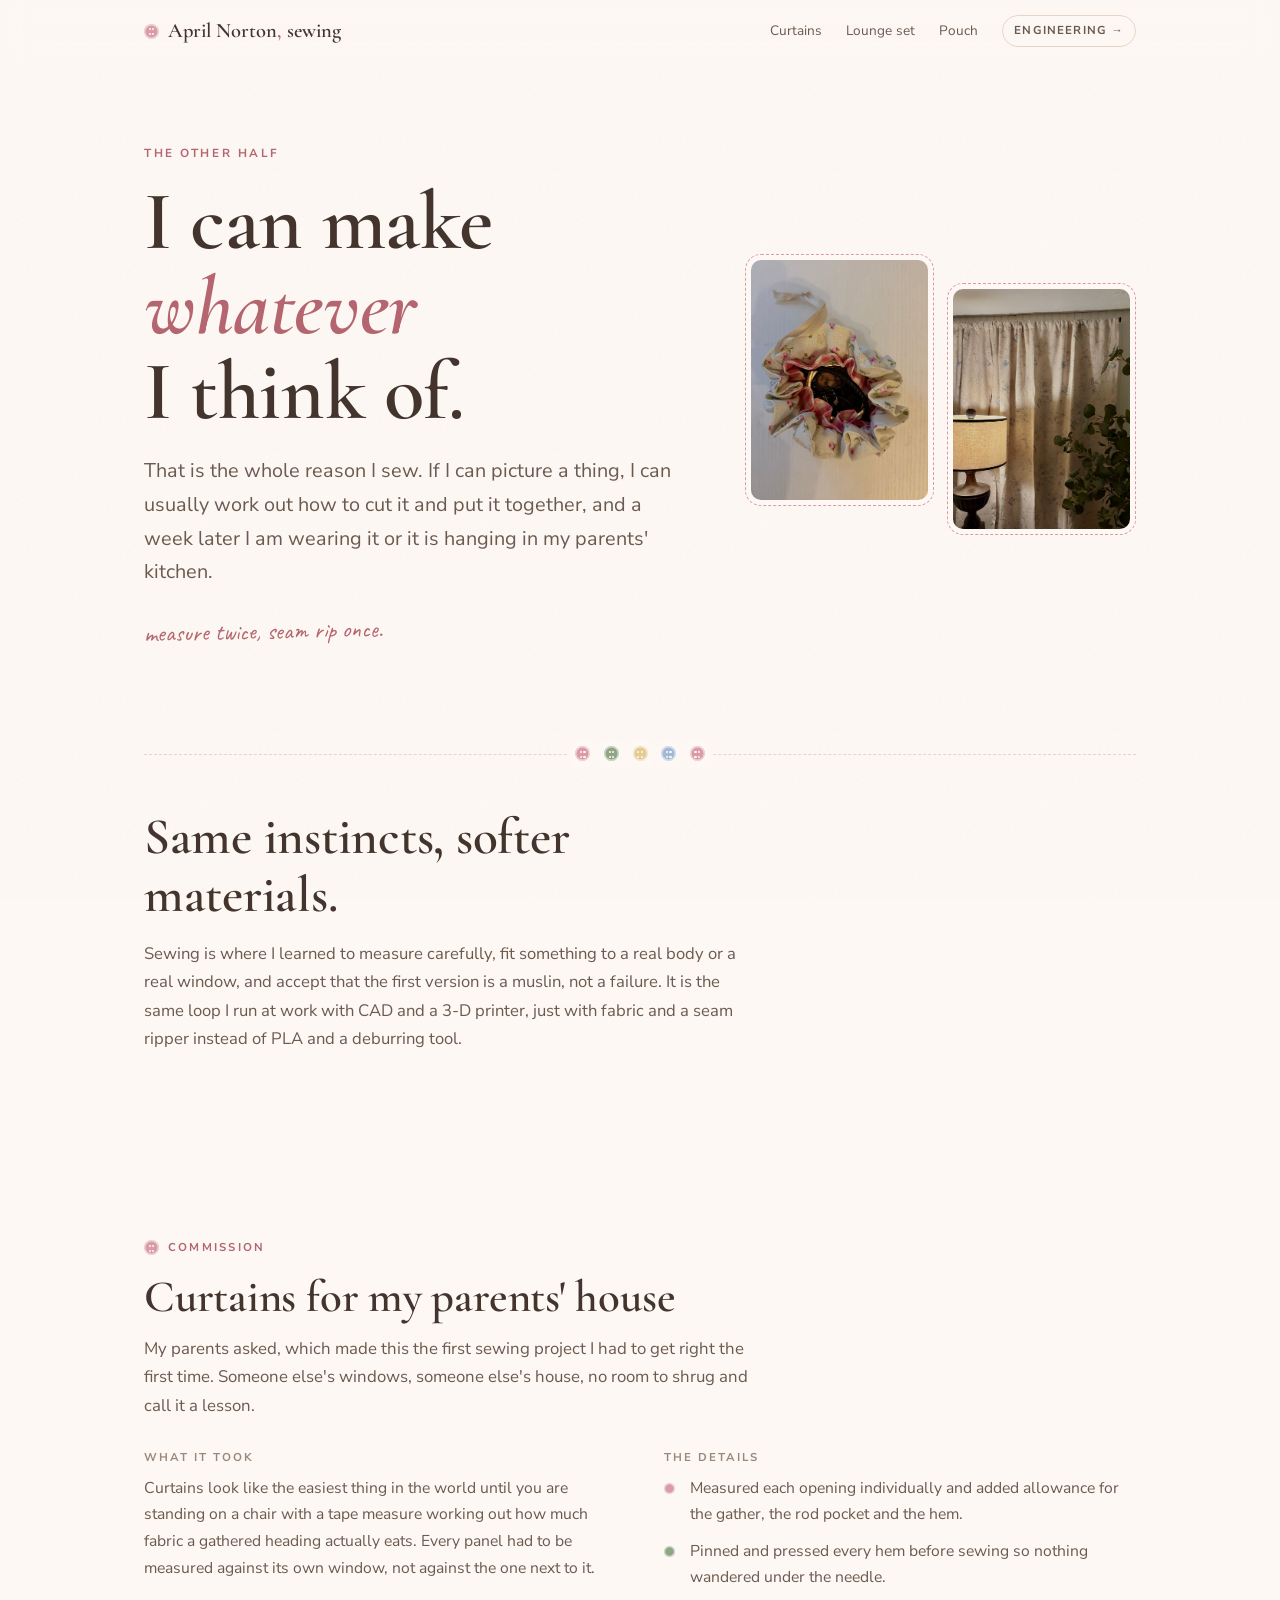
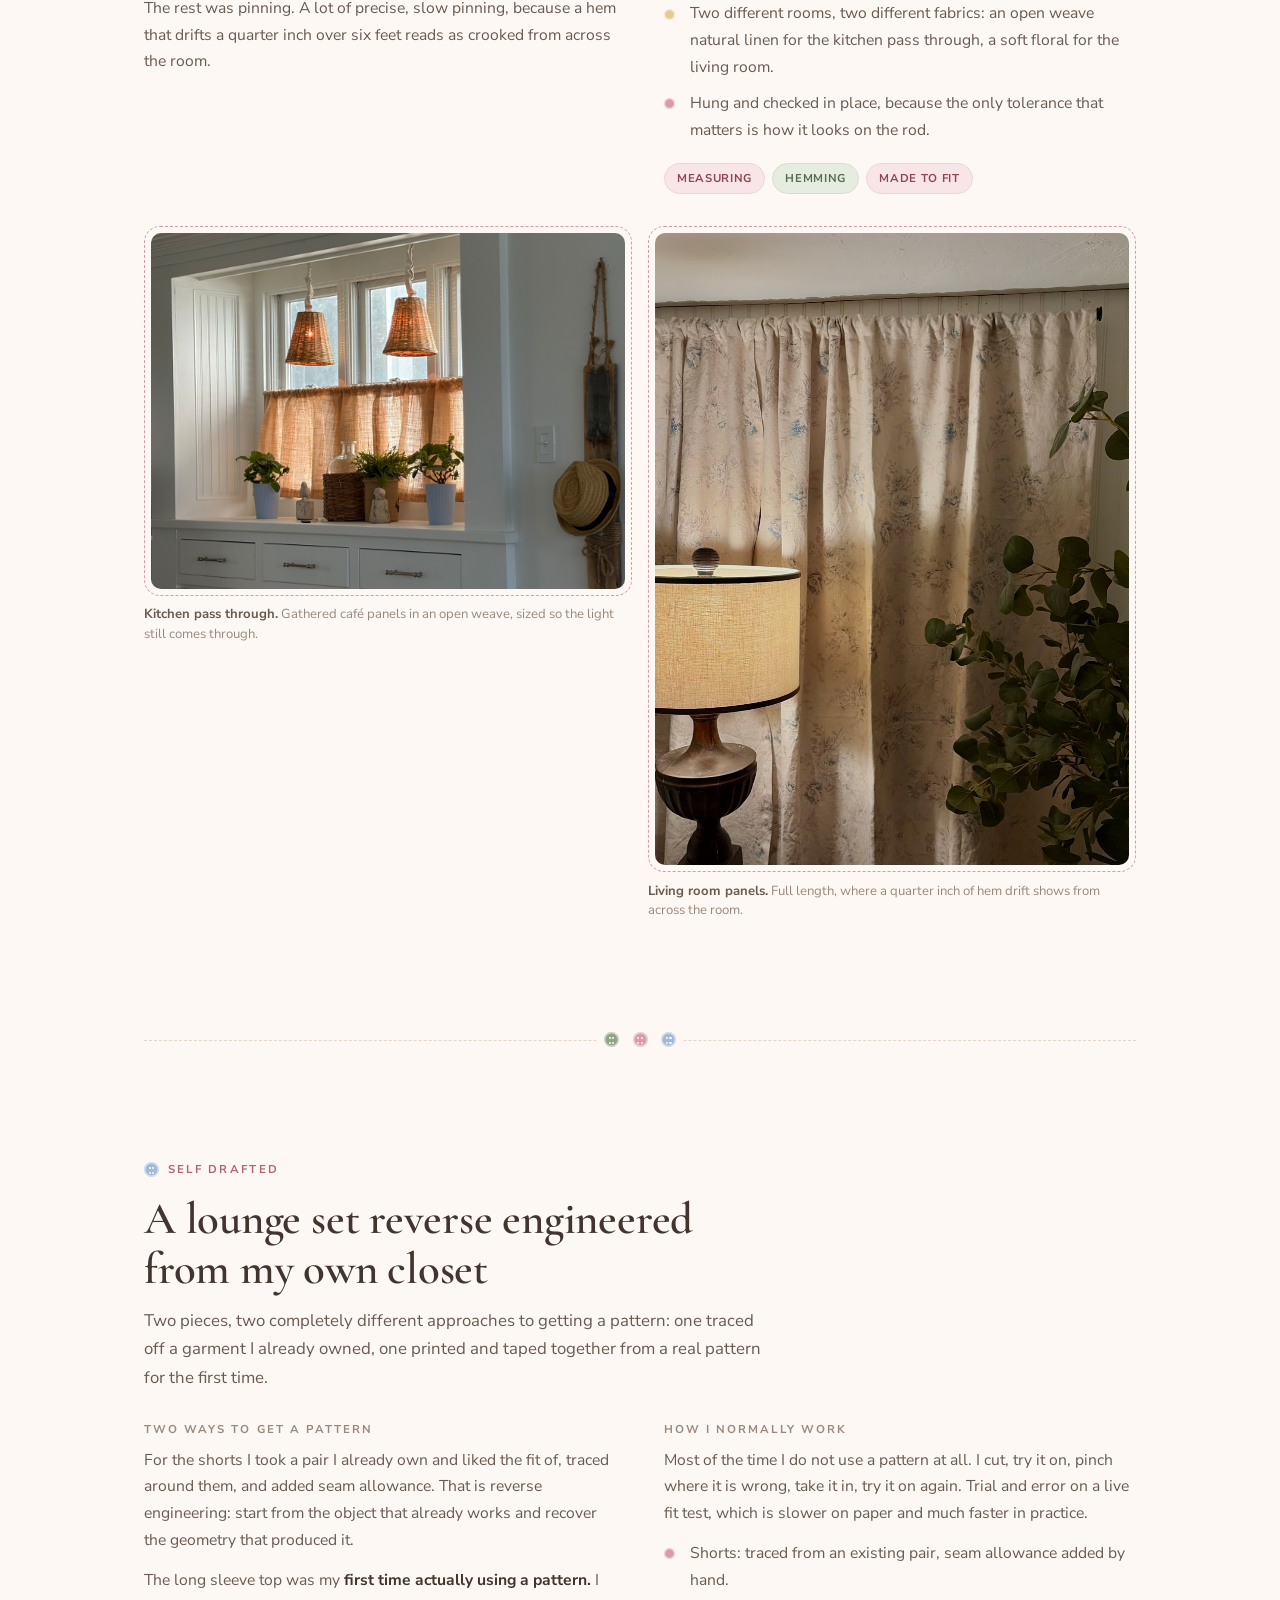
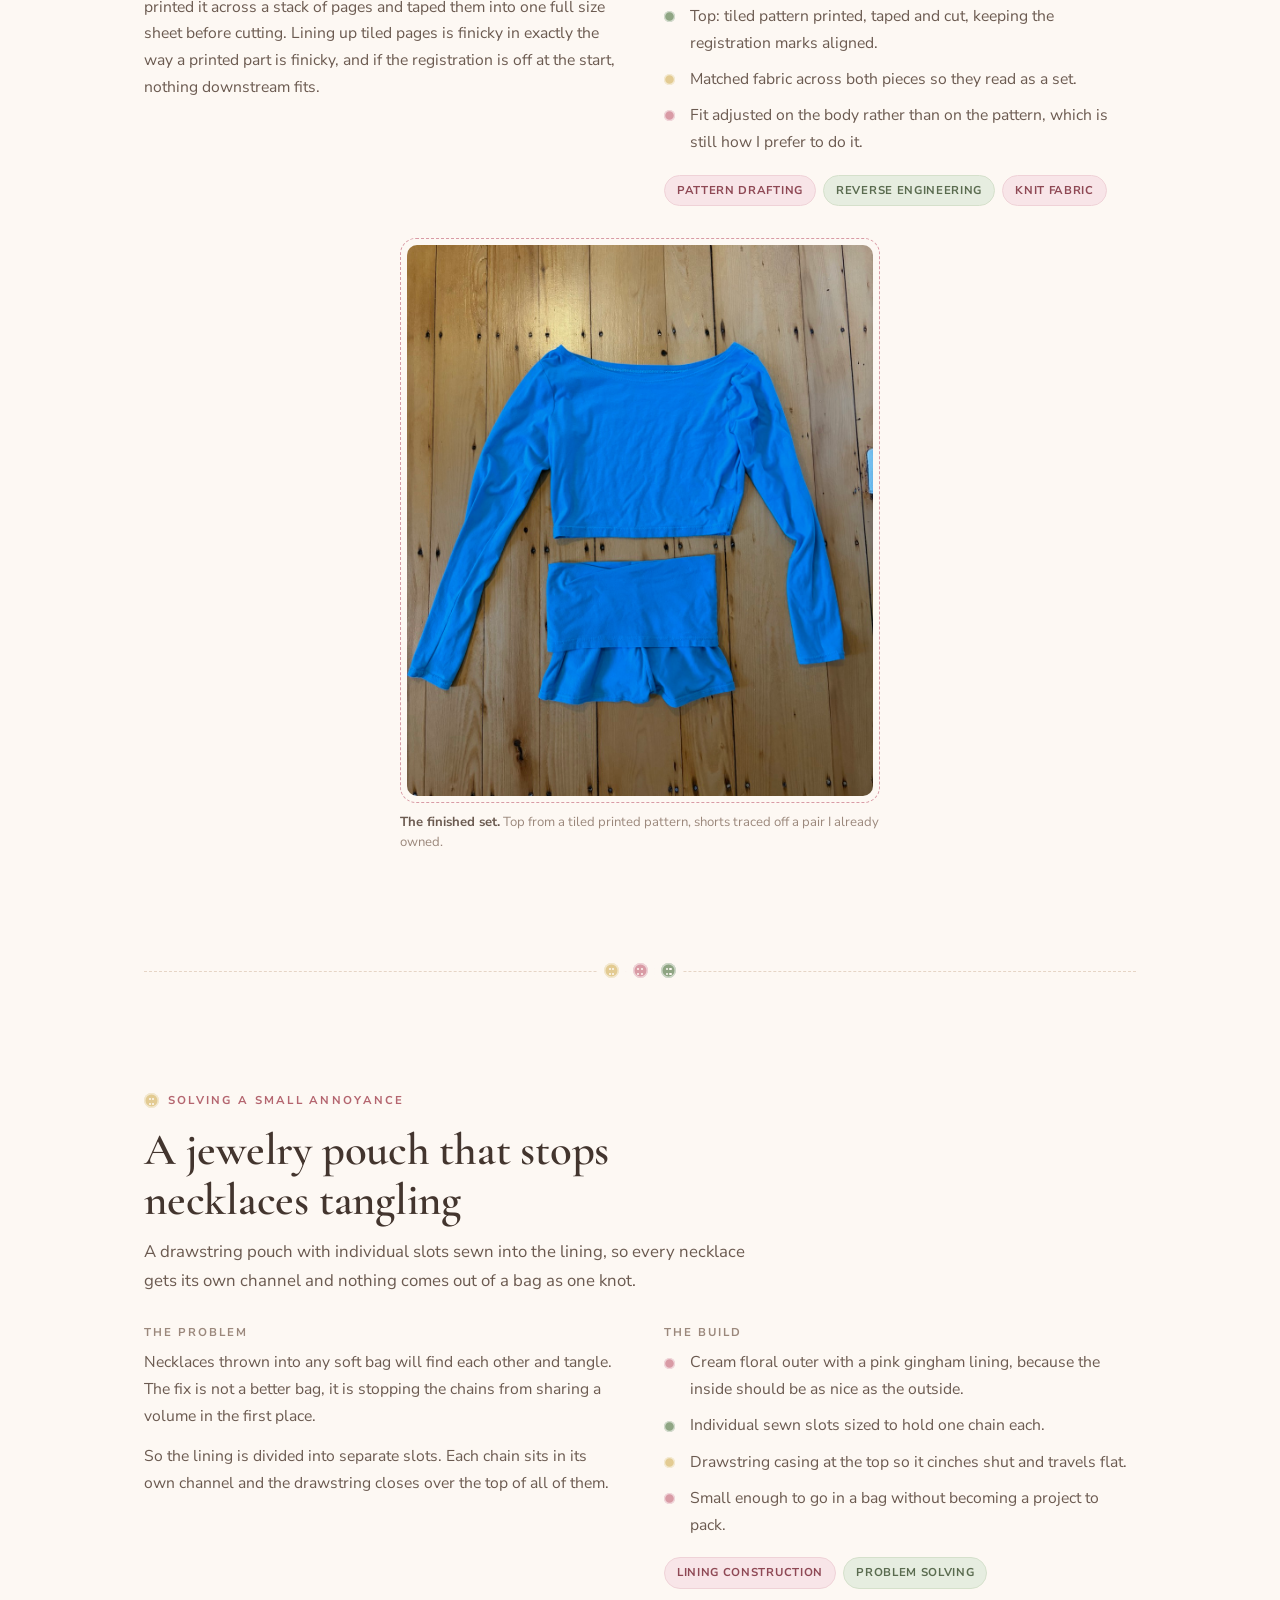
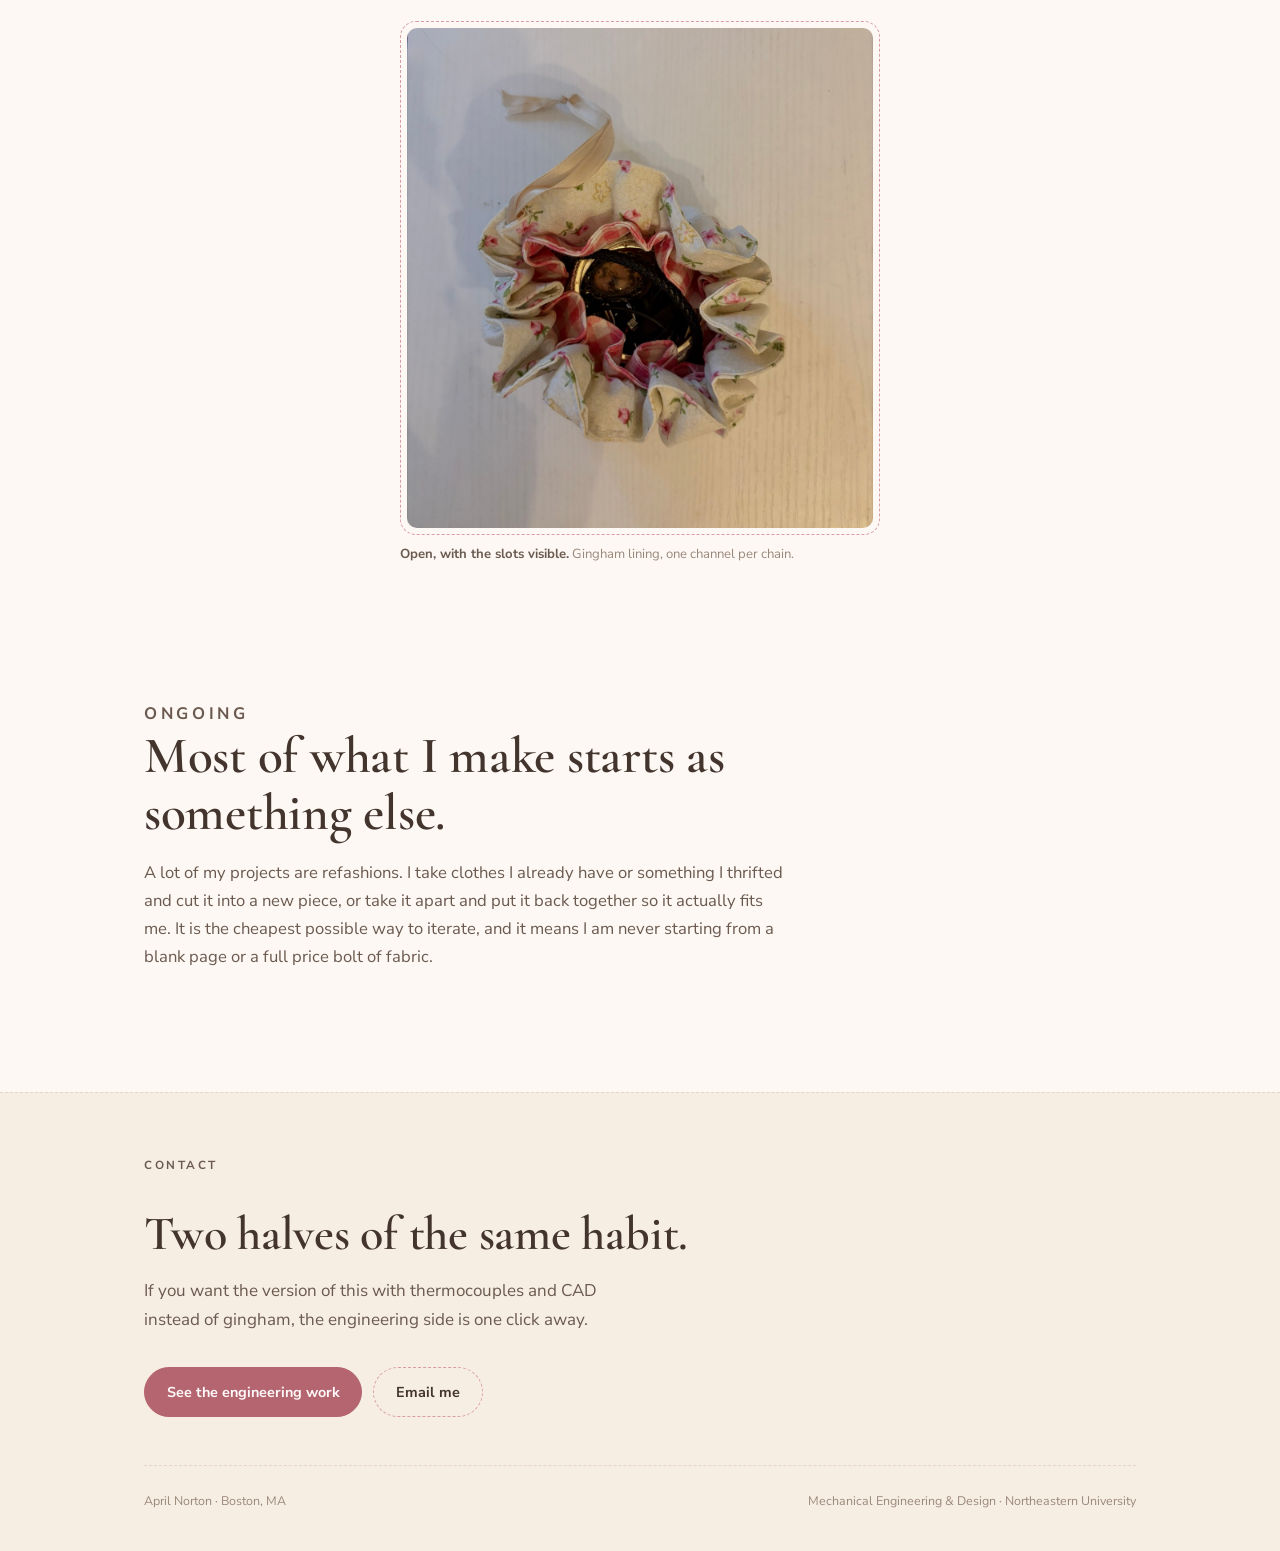
==== sewing.html @ e80c98da "Add sewing section, retheme engineering side, rework about/hero - New sewing.html + sewing.css: crea" ====
<!DOCTYPE html>
<html lang="en">
<head>
<meta charset="utf-8">
<meta name="viewport" content="width=device-width, initial-scale=1">
<title>April Norton, Sewing</title>
<meta name="description" content="Sewing and garment work by April Norton: curtains, a self-drafted lounge set, refashioned thrifted clothing, and a slotted jewelry pouch.">
<meta name="author" content="April Norton">

<meta property="og:title" content="April Norton, Sewing">
<meta property="og:description" content="Curtains, a self-drafted lounge set, and small made things. The other half of how I design.">
<meta property="og:type" content="website">
<meta property="og:image" content="images/sew-jewelry-pouch.jpg">

<link rel="preconnect" href="https://fonts.googleapis.com">
<link rel="preconnect" href="https://fonts.gstatic.com" crossorigin>
<link href="https://fonts.googleapis.com/css2?family=Cormorant+Garamond:ital,wght@0,400;0,600;0,700;1,400;1,600&family=Nunito+Sans:wght@400;600;700&family=Caveat:wght@500;600&display=swap" rel="stylesheet">
<link rel="stylesheet" href="sewing.css">
<script>
  document.documentElement.className += ' js';
  setTimeout(function () {
    document.querySelectorAll('.rv:not(.in)').forEach(function (n) { n.classList.add('in'); });
  }, 2500);
</script>
<link rel="icon" href="data:image/svg+xml,%3Csvg xmlns='http://www.w3.org/2000/svg' viewBox='0 0 100 100'%3E%3Crect width='100' height='100' rx='30' fill='%23B4656F'/%3E%3Ccircle cx='50' cy='50' r='26' fill='none' stroke='%23FDF8F3' stroke-width='5'/%3E%3Ccircle cx='41' cy='41' r='5' fill='%23FDF8F3'/%3E%3Ccircle cx='59' cy='41' r='5' fill='%23FDF8F3'/%3E%3Ccircle cx='41' cy='59' r='5' fill='%23FDF8F3'/%3E%3Ccircle cx='59' cy='59' r='5' fill='%23FDF8F3'/%3E%3C/svg%3E">
</head>
<body>

<a class="skip" href="#main">Skip to content</a>

<nav class="nav" id="nav">
  <div class="nav-in">
    <a class="brand" href="index.html"><span class="btn-dot"></span>April Norton<span>,</span>&#160;sewing</a>
    <div class="nav-links">
      <a href="#curtains">Curtains</a>
      <a href="#lounge">Lounge set</a>
      <a href="#pouch">Pouch</a>
      <a class="cross" href="index.html">Engineering &#8594;</a>
    </div>
  </div>
</nav>

<main id="main">

<!-- ============ HERO ============ -->
<header class="hero" id="top">
  <div class="wrap">
    <div class="hero-grid">
      <div>
        <p class="eyebrow">The other half</p>
        <h1>I can make<br><em>whatever</em><br>I think of.</h1>
        <p class="hero-lede">
          That is the whole reason I sew. If I can picture a thing, I can usually work out
          how to cut it and put it together, and a week later I am wearing it or it is
          hanging in my parents' kitchen.
        </p>
        <p class="hero-note">measure twice, seam rip once.</p>
      </div>

      <div class="hero-collage">
        <figure class="a"><img src="images/sew-jewelry-pouch.jpg" alt="A drawstring jewelry pouch in cream floral cotton with a pink gingham lining, open to show jewelry inside." loading="lazy"></figure>
        <figure class="b"><img src="images/sew-curtains-floral.jpg" alt="Floor length floral curtains hanging beside a lamp and a eucalyptus branch." loading="lazy"></figure>
      </div>
    </div>
  </div>
</header>

<div class="wrap">
  <div class="buttons-rule" aria-hidden="true">
    <span class="btn-dot"></span>
    <span class="btn-dot sage"></span>
    <span class="btn-dot butter"></span>
    <span class="btn-dot corn"></span>
    <span class="btn-dot"></span>
  </div>
</div>

<!-- ============ INTRO ============ -->
<section class="section" style="padding-top:0">
  <div class="wrap">
    <div class="section-head rv">
      <h2>Same instincts, softer materials.</h2>
      <p>
        Sewing is where I learned to measure carefully, fit something to a real body or a real
        window, and accept that the first version is a muslin, not a failure. It is the same
        loop I run at work with CAD and a 3-D printer, just with fabric and a seam ripper
        instead of PLA and a deburring tool.
      </p>
    </div>
  </div>
</section>

<!-- ============ CURTAINS ============ -->
<article class="project" id="curtains">
  <div class="wrap">
    <div class="p-head rv">
      <div class="p-kicker">
        <span class="btn-dot"></span>
        <span class="label">Commission</span>
      </div>
      <h2 class="p-title">Curtains for my parents' house</h2>
      <p class="p-sub">
        My parents asked, which made this the first sewing project I had to get right the
        first time. Someone else's windows, someone else's house, no room to shrug and call
        it a lesson.
      </p>
    </div>

    <div class="p-body rv">
      <div class="block">
        <h4>What it took</h4>
        <p>
          Curtains look like the easiest thing in the world until you are standing on a chair
          with a tape measure working out how much fabric a gathered heading actually eats.
          Every panel had to be measured against its own window, not against the one next to it.
        </p>
        <p>
          The rest was pinning. A lot of precise, slow pinning, because a hem that drifts a
          quarter inch over six feet reads as crooked from across the room.
        </p>
      </div>
      <div class="block">
        <h4>The details</h4>
        <ul>
          <li>Measured each opening individually and added allowance for the gather, the rod pocket and the hem.</li>
          <li>Pinned and pressed every hem before sewing so nothing wandered under the needle.</li>
          <li>Two different rooms, two different fabrics: an open weave natural linen for the kitchen pass through, a soft floral for the living room.</li>
          <li>Hung and checked in place, because the only tolerance that matters is how it looks on the rod.</li>
        </ul>
        <div class="tags">
          <span class="tag">Measuring</span>
          <span class="tag sage">Hemming</span>
          <span class="tag">Made to fit</span>
        </div>
      </div>
    </div>

    <div class="gal gal-2 rv">
      <figure class="shot">
        <button data-full="images/sew-curtains-cafe.jpg" data-cap="<b>Kitchen pass through.</b> Short café panels in an open weave natural fabric, gathered onto a rod so the light still comes through.">
          <img src="images/sew-curtains-cafe.jpg" alt="Short natural linen café curtains gathered on a rod across a kitchen pass through window, with plants on the sill." loading="lazy">
        </button>
        <figcaption><b>Kitchen pass through.</b> Gathered café panels in an open weave, sized so the light still comes through.</figcaption>
      </figure>
      <figure class="shot tall">
        <button data-full="images/sew-curtains-floral.jpg" data-cap="<b>Living room panels.</b> Full length floral curtains. The hem is the tell on a project this size: a quarter inch of drift over six feet is visible from across the room.">
          <img src="images/sew-curtains-floral.jpg" alt="Full length floral curtains hanging to the floor beside a table lamp and a eucalyptus branch." loading="lazy">
        </button>
        <figcaption><b>Living room panels.</b> Full length, where a quarter inch of hem drift shows from across the room.</figcaption>
      </figure>
    </div>
  </div>
</article>

<div class="wrap">
  <div class="buttons-rule" aria-hidden="true">
    <span class="btn-dot sage"></span>
    <span class="btn-dot"></span>
    <span class="btn-dot corn"></span>
  </div>
</div>

<!-- ============ LOUNGE SET ============ -->
<article class="project" id="lounge">
  <div class="wrap">
    <div class="p-head rv">
      <div class="p-kicker">
        <span class="btn-dot corn"></span>
        <span class="label">Self drafted</span>
      </div>
      <h2 class="p-title">A lounge set reverse engineered from my own closet</h2>
      <p class="p-sub">
        Two pieces, two completely different approaches to getting a pattern: one traced off
        a garment I already owned, one printed and taped together from a real pattern for the
        first time.
      </p>
    </div>

    <div class="p-body rv">
      <div class="block">
        <h4>Two ways to get a pattern</h4>
        <p>
          For the shorts I took a pair I already own and liked the fit of, traced around them,
          and added seam allowance. That is reverse engineering: start from the object that
          already works and recover the geometry that produced it.
        </p>
        <p>
          The long sleeve top was my <strong>first time actually using a pattern.</strong> I printed
          it across a stack of pages and taped them into one full size sheet before cutting.
          Lining up tiled pages is finicky in exactly the way a printed part is finicky, and
          if the registration is off at the start, nothing downstream fits.
        </p>
      </div>
      <div class="block">
        <h4>How I normally work</h4>
        <p>
          Most of the time I do not use a pattern at all. I cut, try it on, pinch where it is
          wrong, take it in, try it on again. Trial and error on a live fit test, which is slower
          on paper and much faster in practice.
        </p>
        <ul>
          <li>Shorts: traced from an existing pair, seam allowance added by hand.</li>
          <li>Top: tiled pattern printed, taped and cut, keeping the registration marks aligned.</li>
          <li>Matched fabric across both pieces so they read as a set.</li>
          <li>Fit adjusted on the body rather than on the pattern, which is still how I prefer to do it.</li>
        </ul>
        <div class="tags">
          <span class="tag">Pattern drafting</span>
          <span class="tag sage">Reverse engineering</span>
          <span class="tag">Knit fabric</span>
        </div>
      </div>
    </div>

    <div class="gal single rv">
      <figure class="shot natural">
        <button data-full="images/sew-lounge-set.jpg" data-cap="<b>The finished set.</b> Long sleeve top from a tiled printed pattern, shorts traced from a pair I already owned. Laid flat on the floor, which is where every sewing project gets photographed.">
          <img src="images/sew-lounge-set.jpg" alt="A blue long sleeve cropped top and matching shorts laid flat on a wooden floor." loading="lazy">
        </button>
        <figcaption><b>The finished set.</b> Top from a tiled printed pattern, shorts traced off a pair I already owned.</figcaption>
      </figure>
    </div>
  </div>
</article>

<div class="wrap">
  <div class="buttons-rule" aria-hidden="true">
    <span class="btn-dot butter"></span>
    <span class="btn-dot"></span>
    <span class="btn-dot sage"></span>
  </div>
</div>

<!-- ============ POUCH ============ -->
<article class="project" id="pouch">
  <div class="wrap">
    <div class="p-head rv">
      <div class="p-kicker">
        <span class="btn-dot butter"></span>
        <span class="label">Solving a small annoyance</span>
      </div>
      <h2 class="p-title">A jewelry pouch that stops necklaces tangling</h2>
      <p class="p-sub">
        A drawstring pouch with individual slots sewn into the lining, so every necklace gets
        its own channel and nothing comes out of a bag as one knot.
      </p>
    </div>

    <div class="p-body rv">
      <div class="block">
        <h4>The problem</h4>
        <p>
          Necklaces thrown into any soft bag will find each other and tangle. The fix is not a
          better bag, it is stopping the chains from sharing a volume in the first place.
        </p>
        <p>
          So the lining is divided into separate slots. Each chain sits in its own channel and
          the drawstring closes over the top of all of them.
        </p>
      </div>
      <div class="block">
        <h4>The build</h4>
        <ul>
          <li>Cream floral outer with a pink gingham lining, because the inside should be as nice as the outside.</li>
          <li>Individual sewn slots sized to hold one chain each.</li>
          <li>Drawstring casing at the top so it cinches shut and travels flat.</li>
          <li>Small enough to go in a bag without becoming a project to pack.</li>
        </ul>
        <div class="tags">
          <span class="tag">Lining construction</span>
          <span class="tag sage">Problem solving</span>
        </div>
      </div>
    </div>

    <div class="gal single rv">
      <figure class="shot natural">
        <button data-full="images/sew-jewelry-pouch.jpg" data-cap="<b>Open, with the slots visible.</b> Cream floral outer, pink gingham lining, and individual channels so each necklace is kept apart from the others.">
          <img src="images/sew-jewelry-pouch.jpg" alt="An open drawstring pouch in cream floral fabric with pink gingham lining, jewelry visible in the slots inside." loading="lazy">
        </button>
        <figcaption><b>Open, with the slots visible.</b> Gingham lining, one channel per chain.</figcaption>
      </figure>
    </div>
  </div>
</article>

<!-- ============ CLOSING ============ -->
<section class="section" id="more">
  <div class="wrap">
    <div class="section-head rv" style="max-width:64ch">
      <p class="eyebrow">Ongoing</p>
      <h2>Most of what I make starts as something else.</h2>
      <p>
        A lot of my projects are refashions. I take clothes I already have or something I
        thrifted and cut it into a new piece, or take it apart and put it back together so it
        actually fits me. It is the cheapest possible way to iterate, and it means I am never
        starting from a blank page or a full price bolt of fabric.
      </p>
    </div>
  </div>
</section>

</main>

<!-- ============ FOOTER ============ -->
<footer class="foot" id="contact">
  <div class="wrap">
    <p class="eyebrow rv">Contact</p>
    <h2 class="rv">Two halves of the same habit.</h2>
    <p class="rv">
      If you want the version of this with thermocouples and CAD instead of gingham,
      the engineering side is one click away.
    </p>
    <div class="foot-links rv">
      <a class="btn" href="index.html">See the engineering work</a>
      <a class="btn ghost" href="mailto:norton.ap@northeastern.edu">Email me</a>
    </div>
    <div class="foot-base">
      <span>April Norton &#183; Boston, MA</span>
      <span>Mechanical Engineering &amp; Design &#183; Northeastern University</span>
    </div>
  </div>
</footer>

<!-- lightbox -->
<div class="lb" id="lb" role="dialog" aria-modal="true" aria-label="Image viewer">
  <button class="x" id="lbX" aria-label="Close">&#10005;</button>
  <button class="prev" id="lbP" aria-label="Previous image">&#8249;</button>
  <button class="next" id="lbN" aria-label="Next image">&#8250;</button>
  <img id="lbImg" alt="">
  <div class="lb-cap" id="lbCap"></div>
</div>

<script src="main.js"></script>
</body>
</html>
---- sewing.css ----
/* ============================================================
   April Norton, sewing
   The other half of the duality: warm cream, dusty rose, sage,
   gingham and stitched (dashed) edges. Rounded and soft where
   the engineering page is squared and cool.
   ============================================================ */

:root {
  --cream:      #FDF8F3;
  --cream-deep: #F7EEE3;
  --cream-warm: #F2E4D5;
  --ink:        #43352E;
  --ink-2:      #6B5A50;
  --ink-3:      #9B887C;
  --rule:       #E6D5C6;

  --rose:       #B4656F;
  --rose-soft:  #D99BA5;
  --rose-wash:  #F8E5E8;
  --sage:       #8FA583;
  --sage-wash:  #E6EDE0;
  --butter:     #E3CB92;
  --corn:       #A3B8D6;

  --maxw: 1120px;
  --gut: clamp(1.25rem, 5vw, 4rem);

  --display: "Cormorant Garamond", "Iowan Old Style", Georgia, serif;
  --sans: "Nunito Sans", -apple-system, BlinkMacSystemFont, "Segoe UI", Helvetica, Arial, sans-serif;
  --script: "Caveat", "Bradley Hand", cursive;

  --ease: cubic-bezier(.22,.61,.36,1);
  --r: 16px;  /* soft radius: the sewing side is rounded off */
}

* { box-sizing: border-box; }

html { scroll-behavior: smooth; }
@media (prefers-reduced-motion: reduce) { html { scroll-behavior: auto; } }

body {
  margin: 0;
  background: var(--cream);
  color: var(--ink);
  font-family: var(--sans);
  font-size: 17px;
  line-height: 1.7;
  -webkit-font-smoothing: antialiased;
  text-rendering: optimizeLegibility;
}

/* soft linen grain */
body::before {
  content: "";
  position: fixed; inset: 0; pointer-events: none; z-index: 0; opacity: .5;
  background-image: url("data:image/svg+xml,%3Csvg xmlns='http://www.w3.org/2000/svg' width='140' height='140'%3E%3Cfilter id='n'%3E%3CfeTurbulence type='fractalNoise' baseFrequency='.9' numOctaves='3'/%3E%3CfeColorMatrix type='saturate' values='0'/%3E%3C/filter%3E%3Crect width='140' height='140' filter='url(%23n)' opacity='.05'/%3E%3C/svg%3E");
}

img { max-width: 100%; display: block; }
a { color: inherit; }

.wrap { max-width: var(--maxw); margin: 0 auto; padding: 0 var(--gut); position: relative; z-index: 1; }

h1, h2, h3, h4 { font-family: var(--display); font-weight: 600; line-height: 1.12; letter-spacing: -.005em; margin: 0; }

.eyebrow {
  font-family: var(--sans); font-size: .73rem; letter-spacing: .22em;
  text-transform: uppercase; color: var(--rose); margin: 0 0 1rem; font-weight: 700;
}

/* ---- gingham + stitching utilities ---- */
.gingham {
  background-color: var(--cream);
  background-image:
    repeating-linear-gradient(0deg, rgba(180,101,111,.20) 0 14px, transparent 14px 28px),
    repeating-linear-gradient(90deg, rgba(180,101,111,.20) 0 14px, transparent 14px 28px);
}
.gingham.sage {
  background-image:
    repeating-linear-gradient(0deg, rgba(143,165,131,.22) 0 14px, transparent 14px 28px),
    repeating-linear-gradient(90deg, rgba(143,165,131,.22) 0 14px, transparent 14px 28px);
}
.stitch { border: 1.6px dashed var(--rose-soft); }

/* a little four-hole button, drawn once and reused */
.btn-dot {
  display: inline-block; width: 15px; height: 15px; flex: none;
  background: var(--rose-soft); border-radius: 50%;
  box-shadow: inset 0 0 0 1.5px rgba(255,255,255,.55);
  position: relative;
}
.btn-dot::before, .btn-dot::after {
  content: ""; position: absolute; width: 2.4px; height: 2.4px; border-radius: 50%;
  background: var(--cream); top: 4.6px;
}
.btn-dot::before { left: 4.6px; box-shadow: 0 5px 0 var(--cream); }
.btn-dot::after  { right: 4.6px; box-shadow: 0 5px 0 var(--cream); }
.btn-dot.sage { background: var(--sage); }
.btn-dot.butter { background: var(--butter); }
.btn-dot.corn { background: var(--corn); }

/* button row used as a section divider */
.buttons-rule {
  display: flex; align-items: center; justify-content: center; gap: .85rem;
  padding: clamp(2rem, 5vw, 3rem) 0; position: relative;
}
.buttons-rule::before {
  content: ""; position: absolute; left: 0; right: 0; top: 50%;
  border-top: 1.6px dashed var(--rule);
}
.buttons-rule .btn-dot { position: relative; z-index: 1; box-shadow: inset 0 0 0 1.5px rgba(255,255,255,.55), 0 0 0 7px var(--cream); }

/* ---------------- nav ---------------- */
.nav {
  position: sticky; top: 0; z-index: 60;
  background: rgba(253,248,243,.88);
  backdrop-filter: blur(14px) saturate(1.3);
  -webkit-backdrop-filter: blur(14px) saturate(1.3);
  border-bottom: 1.6px dashed transparent;
  transition: border-color .3s var(--ease);
}
.nav.stuck { border-bottom-color: var(--rule); }
.nav-in {
  max-width: var(--maxw); margin: 0 auto; padding: .85rem var(--gut);
  display: flex; align-items: center; justify-content: space-between; gap: 1rem;
}
.brand {
  font-family: var(--display); font-size: 1.28rem; font-weight: 600;
  text-decoration: none; letter-spacing: 0; display: inline-flex; align-items: center;
}
.brand .btn-dot { margin-right: .55rem; }
.brand span { color: var(--rose); }
.nav-links { display: flex; gap: 1.5rem; align-items: center; }
.nav-links a {
  text-decoration: none; font-size: .85rem; color: var(--ink-2);
  position: relative; padding: .2rem 0; transition: color .2s var(--ease);
}
.nav-links a::after {
  content: ""; position: absolute; left: 0; bottom: -2px; height: 0; width: 0;
  border-top: 1.6px dashed var(--rose); transition: width .28s var(--ease);
}
.nav-links a:hover { color: var(--ink); }
.nav-links a:hover::after, .nav-links a.active::after { width: 100%; }

.nav-links a.cross {
  font-size: .72rem; letter-spacing: .1em; text-transform: uppercase; font-weight: 700;
  border: 1px solid var(--rule); padding: .34rem .7rem; border-radius: 999px; color: var(--ink-2);
  transition: border-color .25s var(--ease), color .25s var(--ease), background .25s var(--ease);
}
.nav-links a.cross::after { display: none; }
.nav-links a.cross:hover { border-color: #B9C4CF; color: #3A36C9; background: #EEF0FB; }

@media (max-width: 860px) { .nav-links a:not(.cross) { display: none; } }

/* ---------------- hero ---------------- */
.hero { padding: clamp(3rem, 9vh, 5.5rem) 0 clamp(2rem, 6vh, 3.5rem); }
.hero-grid { display: grid; grid-template-columns: 1.15fr .85fr; gap: clamp(2rem, 6vw, 4.5rem); align-items: center; }
@media (max-width: 880px) { .hero-grid { grid-template-columns: 1fr; } }

.hero h1 { font-size: clamp(2.8rem, 8vw, 5.2rem); line-height: 1.02; margin-bottom: 1.2rem; }
.hero h1 em { font-style: italic; color: var(--rose); }
.hero-lede { font-size: clamp(1.05rem, 1.9vw, 1.24rem); color: var(--ink-2); max-width: 44ch; }
.hero-lede strong { color: var(--ink); font-weight: 700; }
.hero-note {
  font-family: var(--script); font-size: 1.5rem; color: var(--rose);
  margin: 1.5rem 0 0; line-height: 1.3; transform: rotate(-1.2deg);
}

.hero-collage { display: grid; grid-template-columns: 1fr 1fr; gap: .8rem; }
.hero-collage figure { margin: 0; }
.hero-collage img {
  width: 100%; object-fit: cover; border-radius: var(--r);
  border: 1.6px dashed var(--rose-soft); padding: 5px; background: var(--cream);
}
.hero-collage .a img { aspect-ratio: 3/4; }
.hero-collage .b img { aspect-ratio: 3/4; margin-top: 1.8rem; }

/* ---------------- sections ---------------- */
.section { padding: clamp(3rem, 8vh, 5rem) 0; }
.section-head { max-width: 60ch; margin-bottom: clamp(2rem, 5vw, 3rem); }
.section-head h2 { font-size: clamp(2rem, 5vw, 3.2rem); margin-bottom: 1rem; }
.section-head p { color: var(--ink-2); font-size: 1.04rem; margin: 0; }

/* ---------------- project ---------------- */
.project { padding: clamp(2.5rem, 7vh, 4.5rem) 0; }
.p-head { margin-bottom: 2rem; max-width: 62ch; }
.p-kicker { display: inline-flex; align-items: center; gap: .55rem; margin-bottom: .9rem; }
.p-kicker span.label {
  font-size: .71rem; letter-spacing: .2em; text-transform: uppercase;
  color: var(--rose); font-weight: 700;
}
.p-title { font-size: clamp(1.9rem, 4.4vw, 2.8rem); margin-bottom: .8rem; }
.p-sub { color: var(--ink-2); font-size: 1.05rem; margin: 0; }

.p-body { display: grid; grid-template-columns: 1fr 1fr; gap: clamp(1.5rem, 4vw, 3rem); margin-bottom: 2rem; }
@media (max-width: 760px) { .p-body { grid-template-columns: 1fr; } }
.block h4 {
  font-family: var(--sans); font-size: .71rem; letter-spacing: .18em; text-transform: uppercase;
  color: var(--ink-3); font-weight: 700; margin-bottom: .6rem;
}
.block p { margin: 0 0 .85rem; color: var(--ink-2); font-size: .98rem; }
.block p:last-child { margin-bottom: 0; }
.block strong { color: var(--ink); font-weight: 700; }
.block ul { margin: 0; padding-left: 0; list-style: none; color: var(--ink-2); font-size: .98rem; }
.block li { margin-bottom: .6rem; padding-left: 1.6rem; position: relative; }
.block li::before {
  content: ""; position: absolute; left: 0; top: .52em;
  width: 11px; height: 11px; border-radius: 50%; background: var(--rose-soft);
  box-shadow: inset 0 0 0 1.2px rgba(255,255,255,.6);
}
.block li:nth-child(3n+2)::before { background: var(--sage); }
.block li:nth-child(3n+3)::before { background: var(--butter); }

/* tags */
.tags { display: flex; flex-wrap: wrap; gap: .45rem; margin-top: 1.2rem; }
.tag {
  font-size: .71rem; letter-spacing: .06em; text-transform: uppercase; font-weight: 700;
  padding: .32rem .75rem; border-radius: 999px;
  background: var(--rose-wash); color: #8E4854; border: 1px solid #EFD2D7;
}
.tag.sage { background: var(--sage-wash); color: #5A6B4F; border-color: #D5E0CB; }

/* ---------------- gallery ---------------- */
.gal { display: grid; gap: 1rem; }
.gal-2 { grid-template-columns: repeat(2, 1fr); }
.gal-3 { grid-template-columns: repeat(3, 1fr); }
@media (max-width: 760px) { .gal-3 { grid-template-columns: repeat(2, 1fr); } }
@media (max-width: 480px) { .gal-2, .gal-3 { grid-template-columns: 1fr; } }

figure.shot { margin: 0; }
figure.shot button {
  display: block; padding: 6px; background: var(--cream); cursor: zoom-in; width: 100%;
  border-radius: var(--r); overflow: hidden; line-height: 0;
  border: 1.6px dashed var(--rose-soft);
  transition: border-color .3s var(--ease), background .3s var(--ease);
}
figure.shot button:hover { border-color: var(--rose); background: var(--rose-wash); }
figure.shot img {
  width: 100%; aspect-ratio: 4/3; object-fit: cover; border-radius: calc(var(--r) - 6px);
  transition: transform .55s var(--ease);
}
figure.shot.tall img { aspect-ratio: 3/4; }
figure.shot.wide img { aspect-ratio: 16/10; }
/* for garments and objects where the whole frame matters */
.gal.single { max-width: 480px; margin-left: auto; margin-right: auto; }
figure.shot.natural img { aspect-ratio: auto; height: auto; }
figure.shot button:hover img { transform: scale(1.03); }
figure.shot button:focus-visible { outline: 2px solid var(--rose); outline-offset: 3px; }
figure.shot figcaption { font-size: .82rem; color: var(--ink-3); margin-top: .6rem; line-height: 1.5; }
figure.shot figcaption b { color: var(--ink-2); font-weight: 700; }

/* ---------------- closing / footer ---------------- */
.foot { border-top: 1.6px dashed var(--rule); background: var(--cream-deep); padding: clamp(3rem, 7vh, 4.5rem) 0 2.5rem; }
.foot h2 { font-size: clamp(1.9rem, 5vw, 3rem); margin-bottom: 1rem; }
.foot p { color: var(--ink-2); max-width: 48ch; margin: 0 0 2rem; }
.foot-links { display: flex; flex-wrap: wrap; gap: .7rem; margin-bottom: 3rem; }
.btn {
  display: inline-flex; align-items: center; gap: .5rem; text-decoration: none;
  padding: .74rem 1.35rem; border-radius: 999px; font-size: .9rem; font-weight: 700;
  border: 1.6px solid var(--rose); background: var(--rose); color: #FFF9F9;
  transition: transform .22s var(--ease), background .22s var(--ease), color .22s var(--ease);
}
.btn:hover { transform: translateY(-2px); background: #9C525D; border-color: #9C525D; }
.btn.ghost { background: none; color: var(--ink); border: 1.6px dashed var(--rose-soft); }
.btn.ghost:hover { background: var(--rose-wash); color: var(--ink); border-color: var(--rose); }
.foot-base { display: flex; justify-content: space-between; gap: 1rem; flex-wrap: wrap; font-size: .78rem; color: var(--ink-3); border-top: 1.6px dashed var(--rule); padding-top: 1.5rem; }

/* ---------------- lightbox ---------------- */
.lb {
  position: fixed; inset: 0; z-index: 200; display: none;
  background: rgba(67,53,46,.94);
  align-items: center; justify-content: center; padding: 2.5rem 1.25rem 4.5rem;
  backdrop-filter: blur(6px); -webkit-backdrop-filter: blur(6px);
}
.lb.open { display: flex; }
.lb img { max-width: 100%; max-height: 100%; object-fit: contain; border-radius: 10px; }
.lb-cap {
  position: absolute; bottom: 1.5rem; left: 50%; transform: translateX(-50%);
  color: #F3E7DD; font-size: .86rem; text-align: center; max-width: 62ch; padding: 0 1rem; line-height: 1.5;
}
.lb-cap b { color: #fff; }
.lb button {
  position: absolute; background: rgba(255,255,255,.12); border: 1px solid rgba(255,255,255,.25);
  color: #fff; width: 44px; height: 44px; border-radius: 50%; cursor: pointer;
  font-size: 1.1rem; display: grid; place-items: center; transition: background .2s;
}
.lb button:hover { background: rgba(255,255,255,.26); }
.lb .x { top: 1.25rem; right: 1.25rem; }
.lb .prev { left: 1.25rem; top: 50%; transform: translateY(-50%); }
.lb .next { right: 1.25rem; top: 50%; transform: translateY(-50%); }
@media (max-width: 620px) { .lb .prev { left: .5rem; } .lb .next { right: .5rem; } }

/* ---------------- reveal ---------------- */
.js .rv { opacity: 0; transform: translateY(18px); transition: opacity .7s var(--ease), transform .7s var(--ease); }
.js .rv.in { opacity: 1; transform: none; }
@media (prefers-reduced-motion: reduce) { .js .rv { opacity: 1; transform: none; transition: none; } }

::selection { background: var(--rose-wash); color: var(--ink); }
:focus-visible { outline: 2px solid var(--rose); outline-offset: 2px; border-radius: 3px; }

.skip {
  position: absolute; left: -9999px; top: 0; background: var(--ink); color: var(--cream);
  padding: .7rem 1.1rem; z-index: 100; border-radius: 0 0 10px 0; text-decoration: none; font-size: .88rem;
}
.skip:focus { left: 0; }
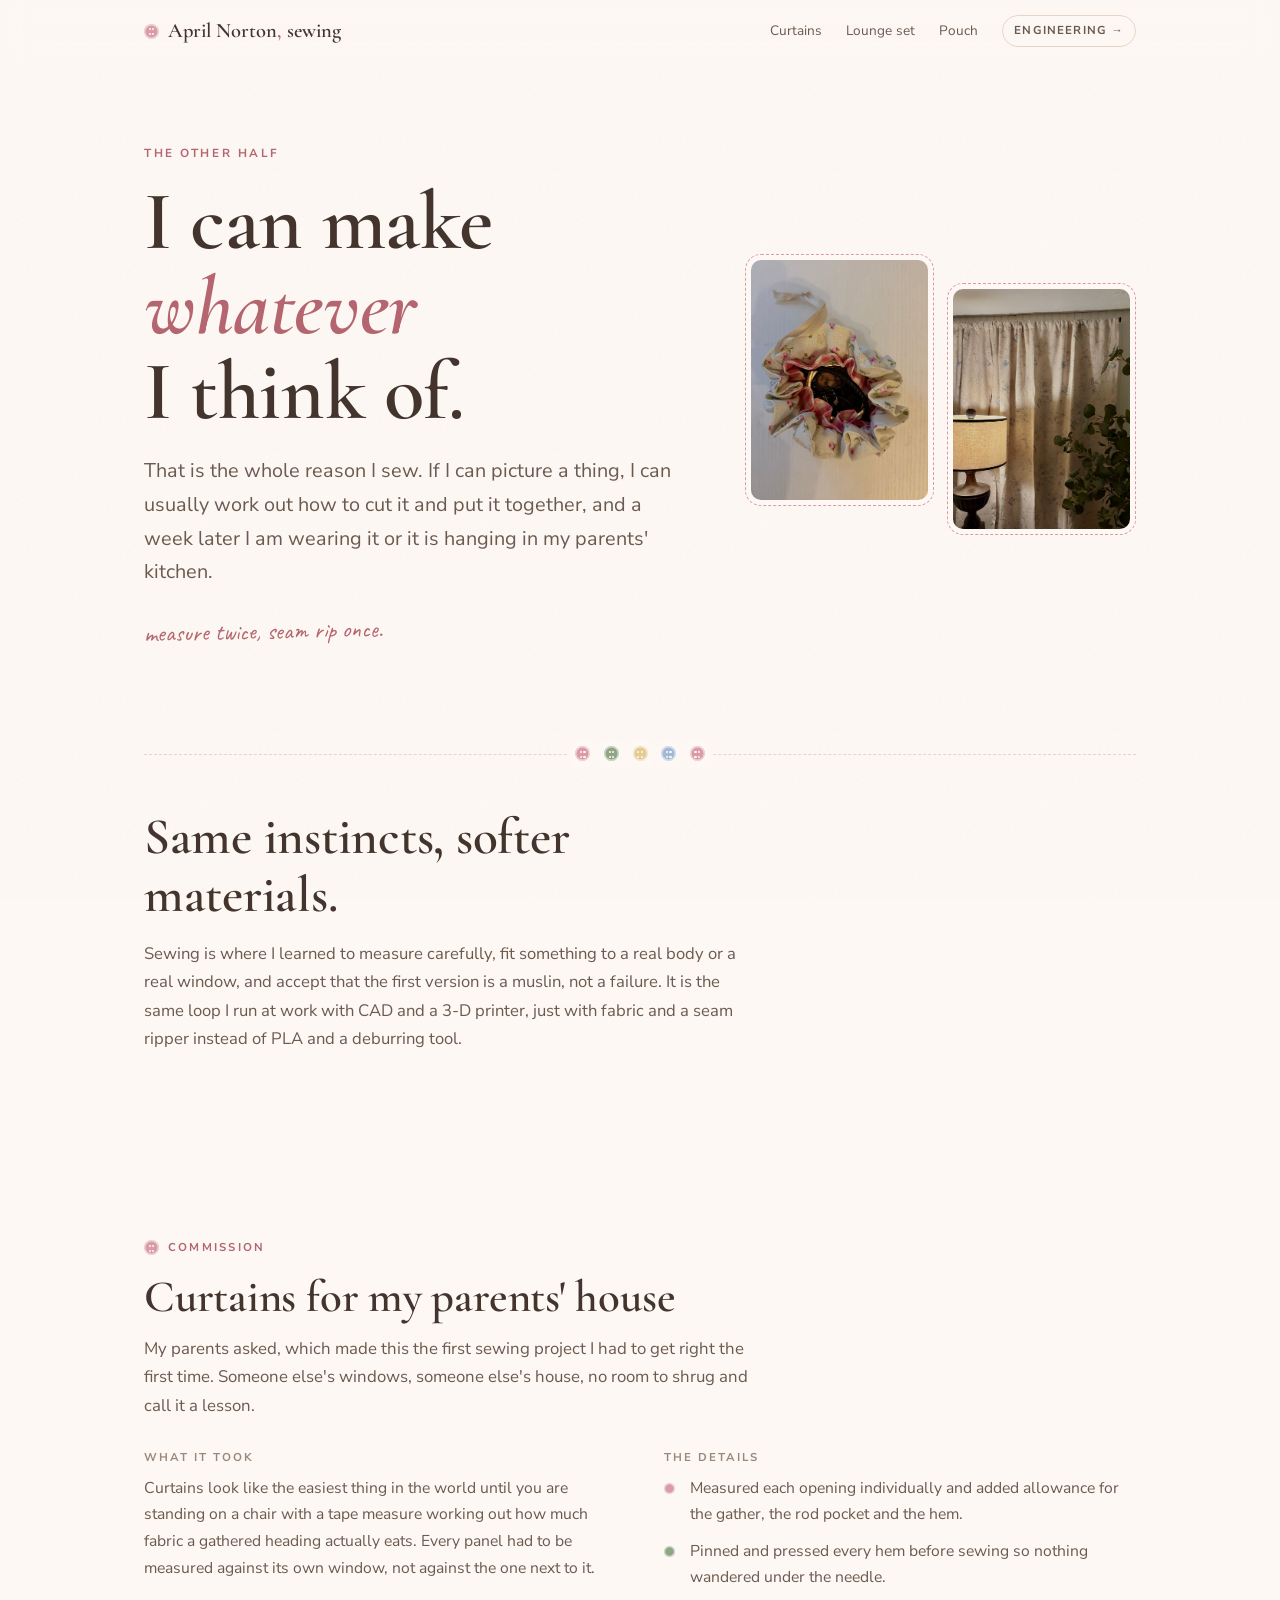
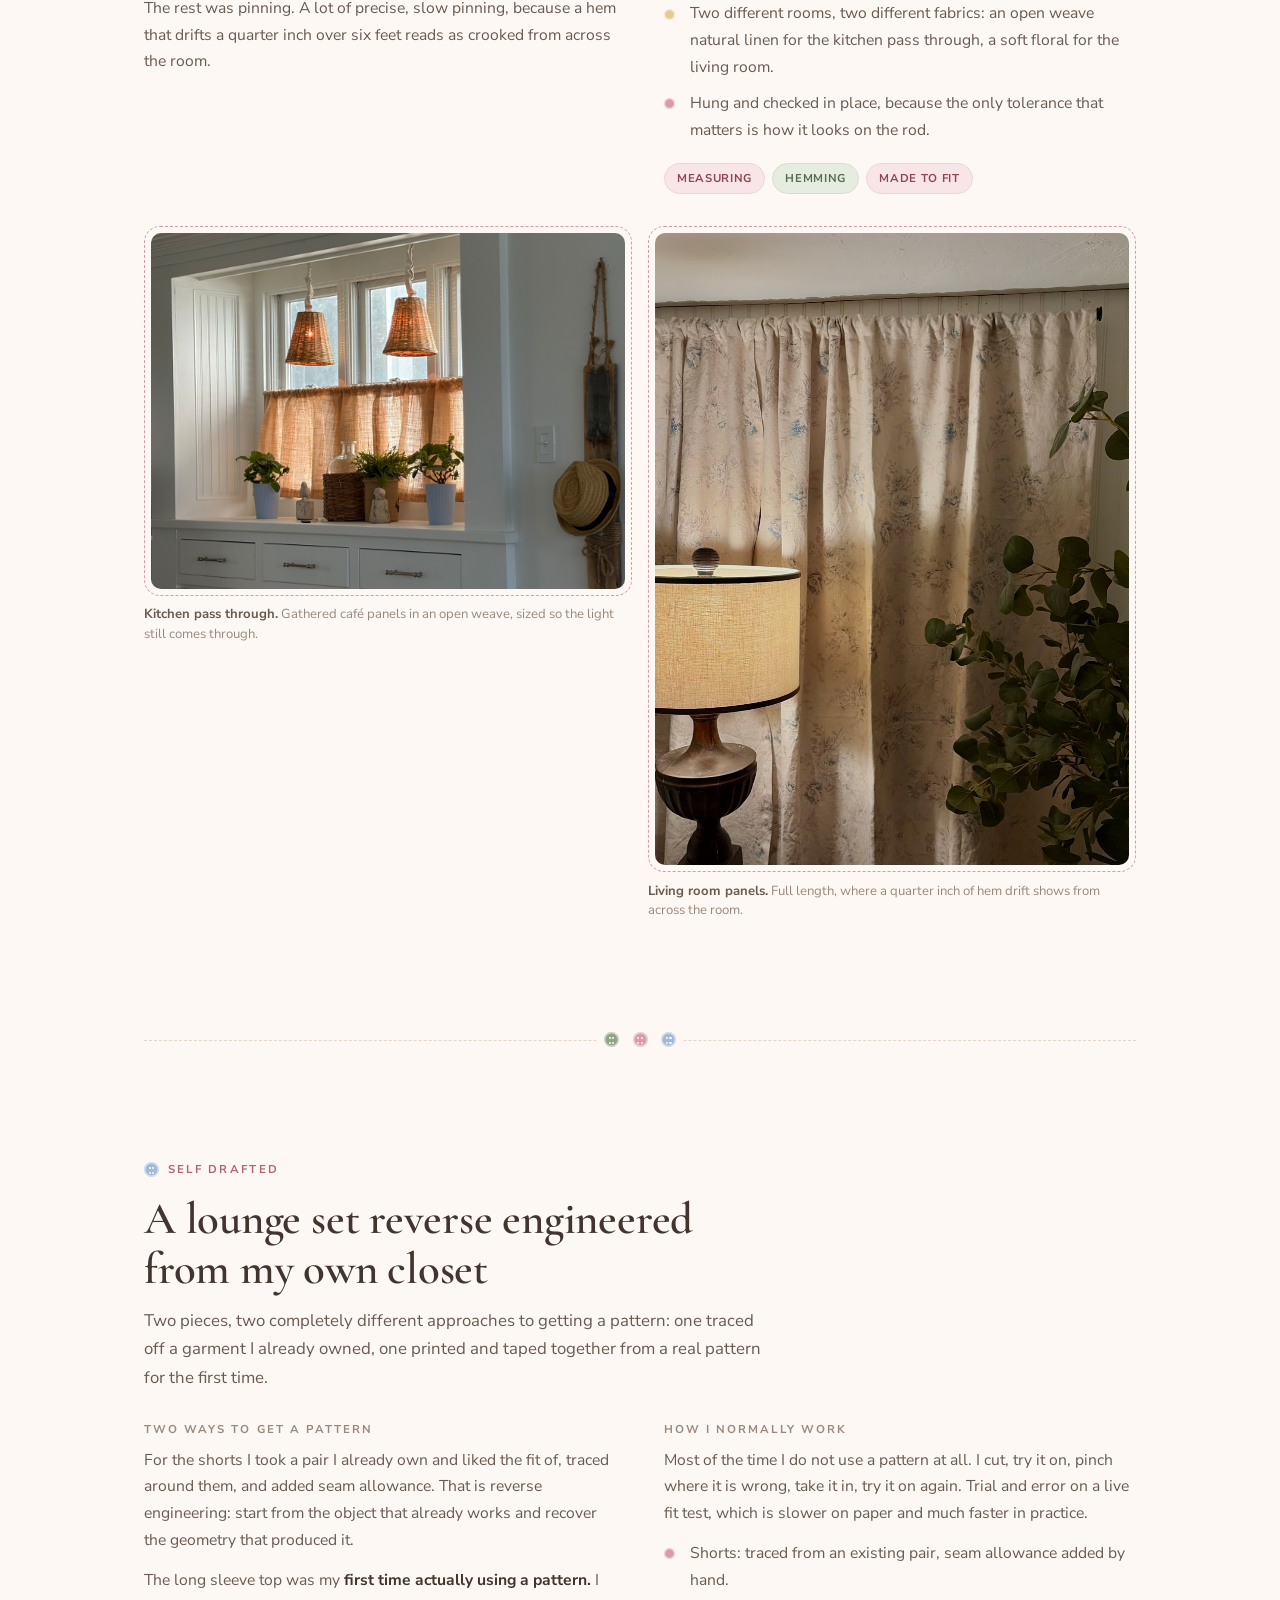
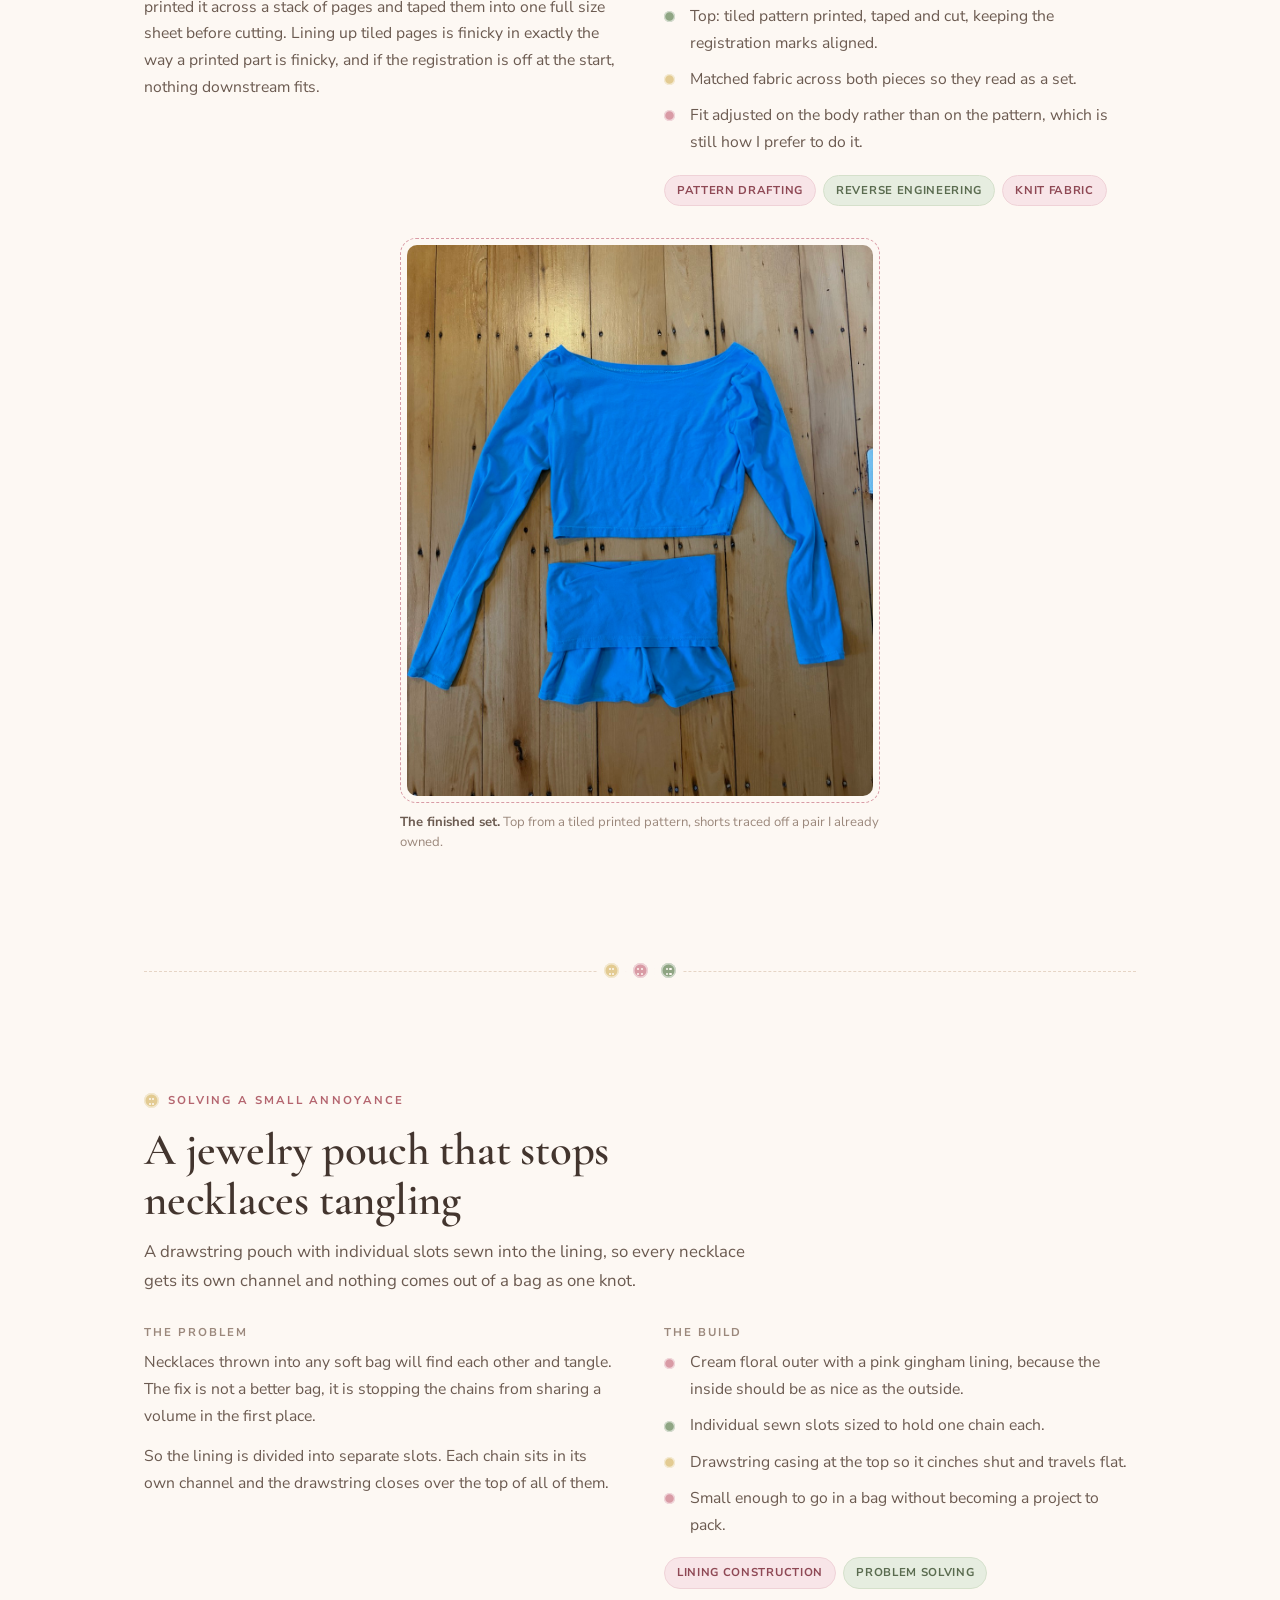
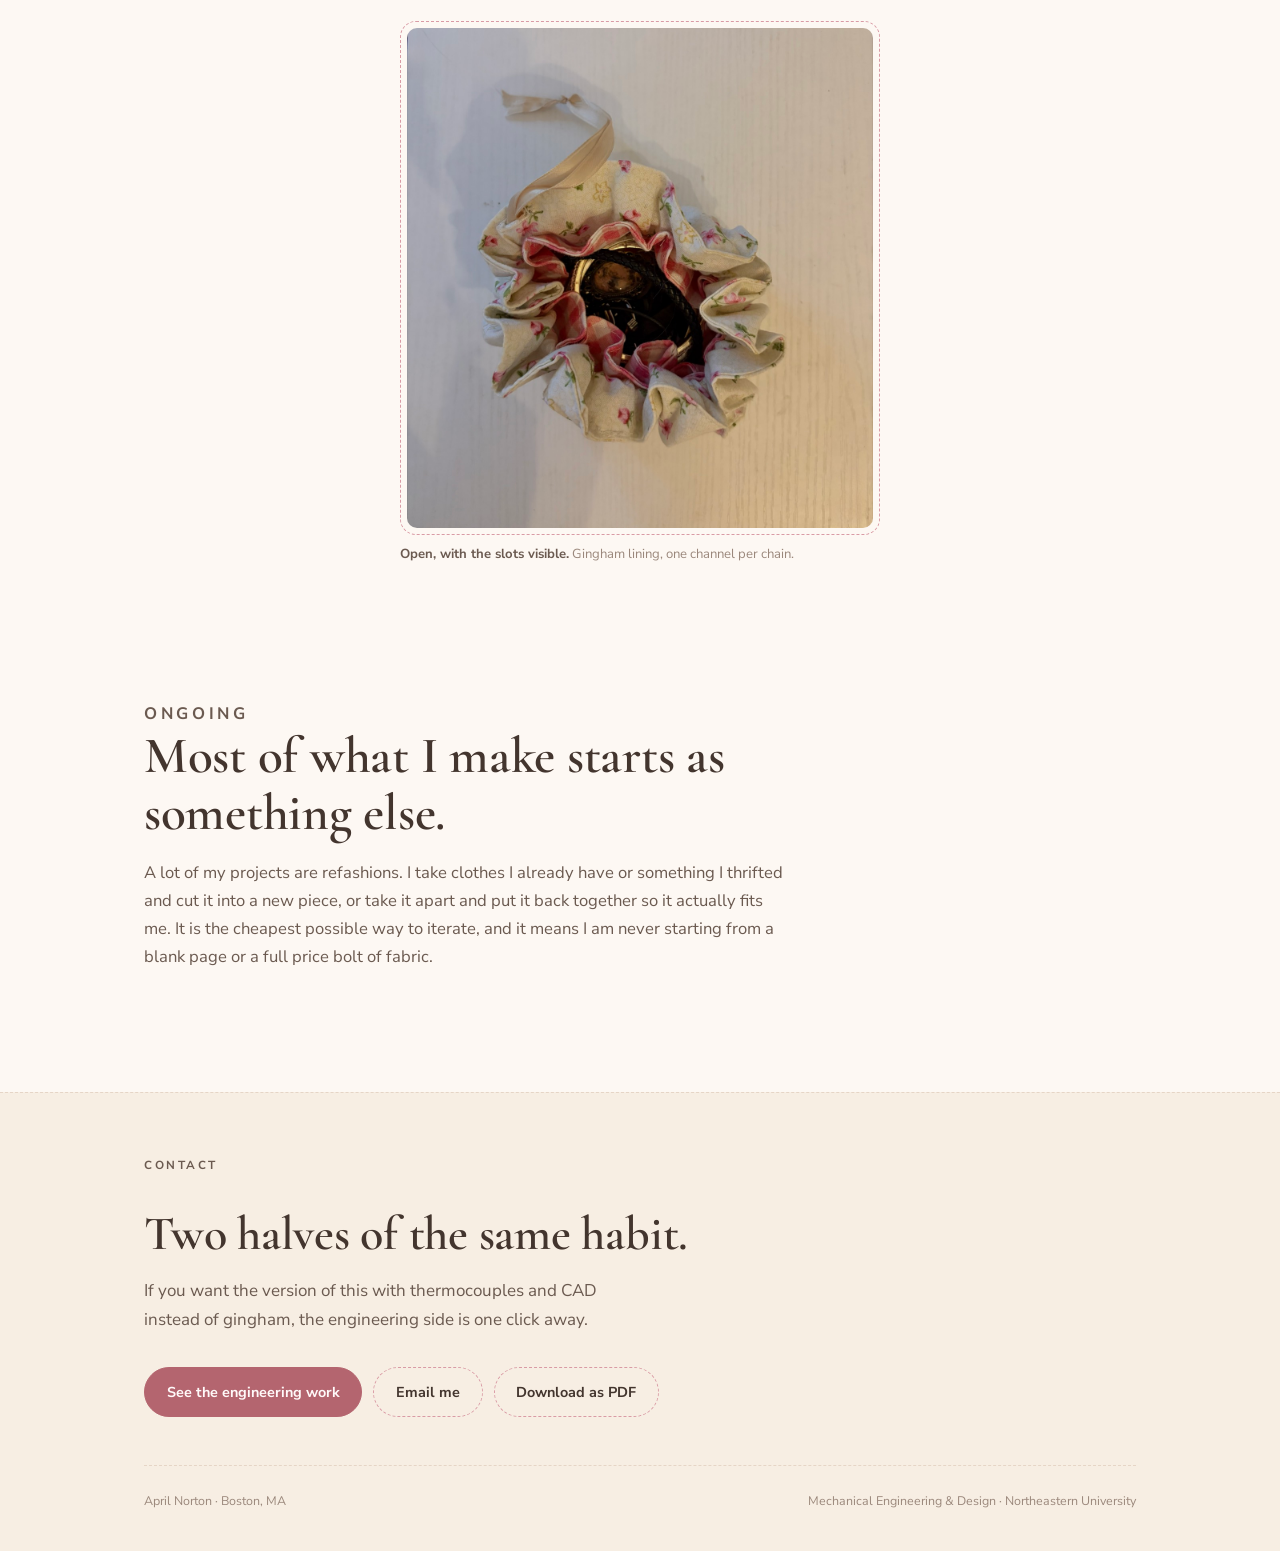
==== commit 3d38119a: "Add print stylesheet and downloadable portfolio PDF Print rules force scroll-reveal elements visible" ====
--- a/sewing.html
+++ b/sewing.html
@@ -314,6 +314,7 @@
     <div class="foot-links rv">
       <a class="btn" href="index.html">See the engineering work</a>
       <a class="btn ghost" href="mailto:norton.ap@northeastern.edu">Email me</a>
+      <a class="btn ghost" href="April-Norton-Portfolio.pdf" download>Download as PDF</a>
     </div>
     <div class="foot-base">
       <span>April Norton &#183; Boston, MA</span>
--- a/sewing.css
+++ b/sewing.css
@@ -303,3 +303,65 @@
   padding: .7rem 1.1rem; z-index: 100; border-radius: 0 0 10px 0; text-decoration: none; font-size: .88rem;
 }
 .skip:focus { left: 0; }
+
+/* ============================================================
+   PRINT  ·  paginated PDF version of the site
+   ============================================================ */
+@media print {
+
+  /* keep the palette instead of letting the browser flatten it */
+  *, *::before, *::after {
+    -webkit-print-color-adjust: exact;
+    print-color-adjust: exact;
+  }
+
+  /* scroll reveals never trigger during a print render, so force them open */
+  .js .rv, .rv, .js .rv.in {
+    opacity: 1 !important;
+    transform: none !important;
+    transition: none !important;
+  }
+
+  /* screen-only chrome */
+  .nav, .strip, .lb, .to-top { display: none !important; }
+
+  @page { size: Letter; margin: 13mm 12mm; }
+
+  html, body { background: #fff !important; }
+  body { font-size: 10.5pt; line-height: 1.5; }
+
+  /* one project per page */
+  .project { break-before: page; page-break-before: always; }
+  .hero    { break-before: avoid;  page-break-before: avoid;
+             min-height: 0 !important; padding-top: 0 !important; }
+  .foot    { break-before: page; page-break-before: always; }
+
+  /* never split a unit of meaning across a page boundary */
+  .p-head, .stats, .stat, .block,
+  figure, figure.shot, .feature,
+  .hero-grid, .hero-meta {
+    break-inside: avoid;
+    page-break-inside: avoid;
+  }
+  h1, h2, h3, h4 { break-after: avoid; page-break-after: avoid; }
+
+  /* keep tall images inside a single page */
+  .feature img, .shot img, .portrait img {
+    max-height: 165mm;
+    width: auto;
+    object-fit: contain;
+  }
+  .feature, .shot { text-align: center; }
+
+  /* Chrome renders print at roughly a 700px viewport, which trips the narrow
+     breakpoints and collapses every two-column layout. Restore them so the
+     PDF uses the full width of the page. */
+  .hero-grid { grid-template-columns: 1.35fr .75fr !important; align-items: start; }
+  .p-body    { grid-template-columns: 1fr 1fr !important; }
+  .p-head    { grid-template-columns: auto 1fr !important; }
+  .teaser-in { grid-template-columns: 1fr 1fr !important; }
+  .gal-3     { grid-template-columns: repeat(3, 1fr) !important; }
+  .gal-4     { grid-template-columns: repeat(4, 1fr) !important; }
+  .p-sub     { max-width: 70ch !important; }
+  .nav-links a:not(.cross) { display: inline !important; }
+}
